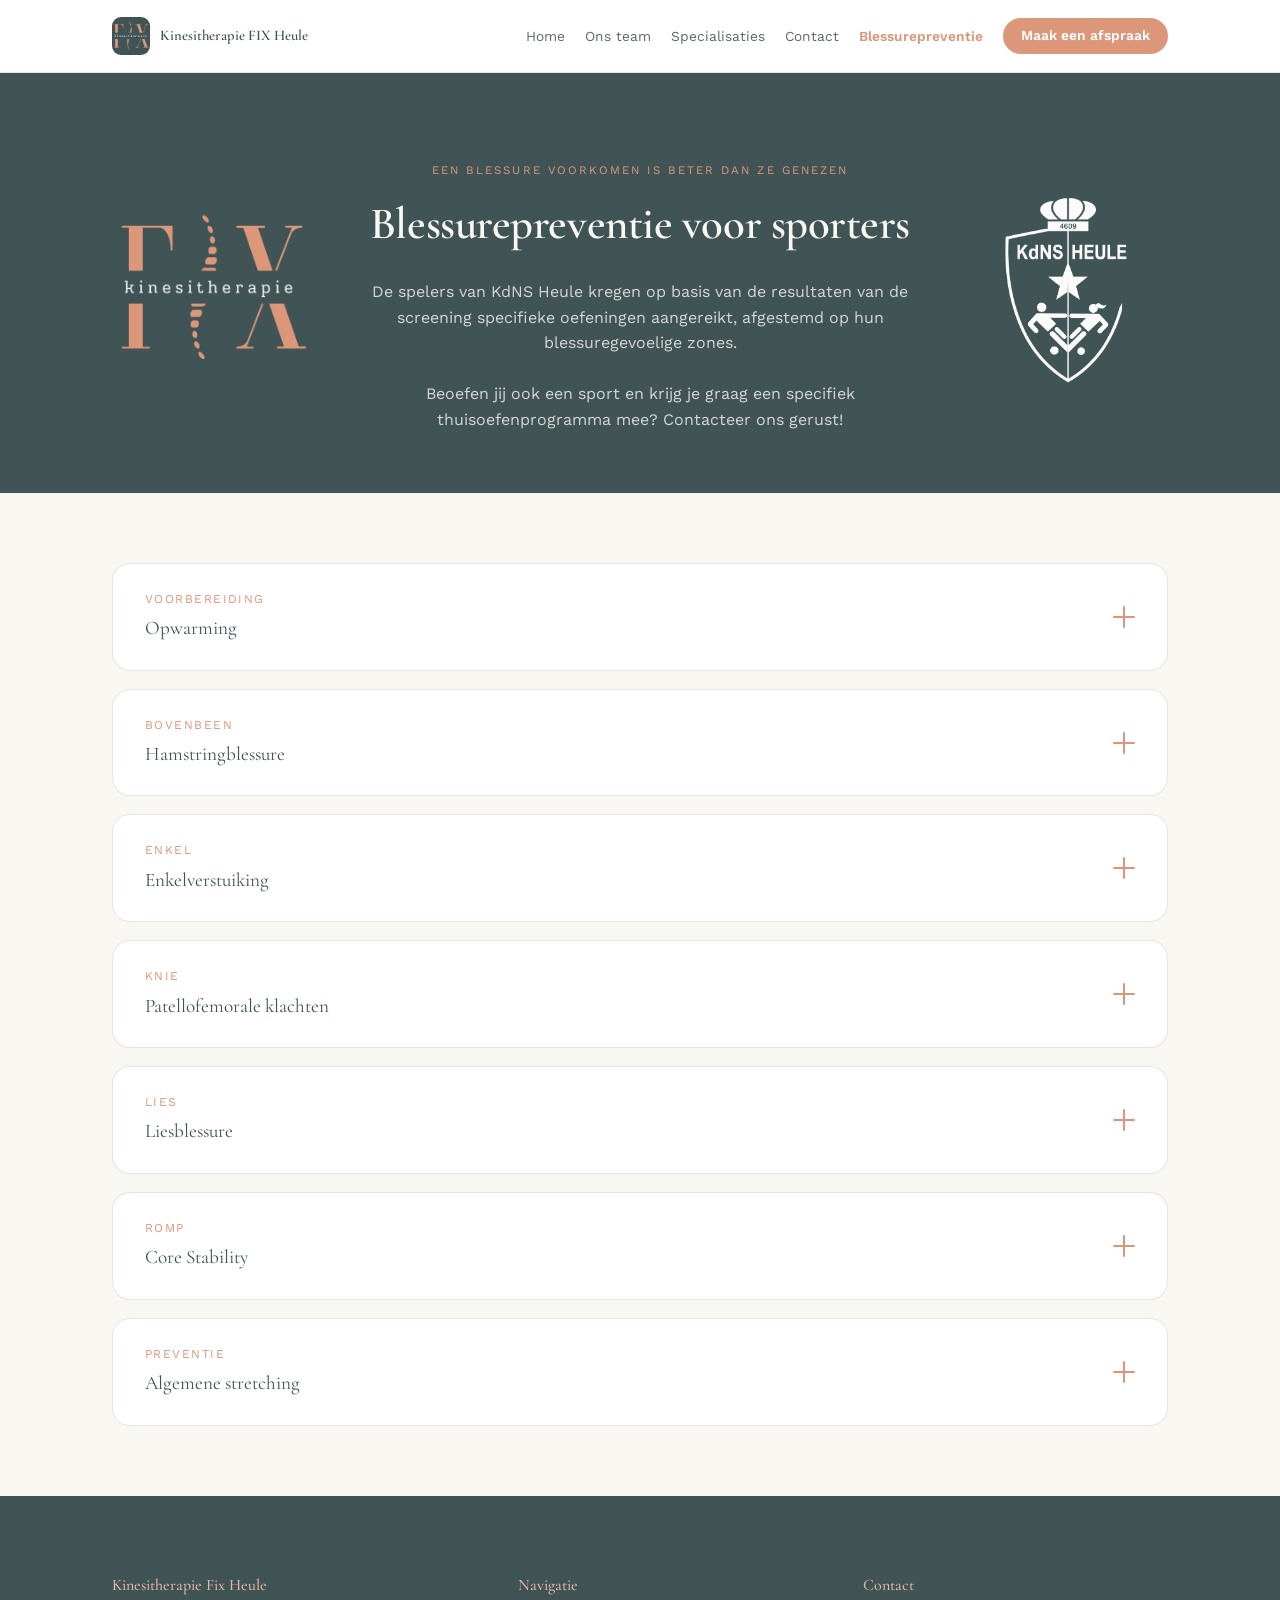
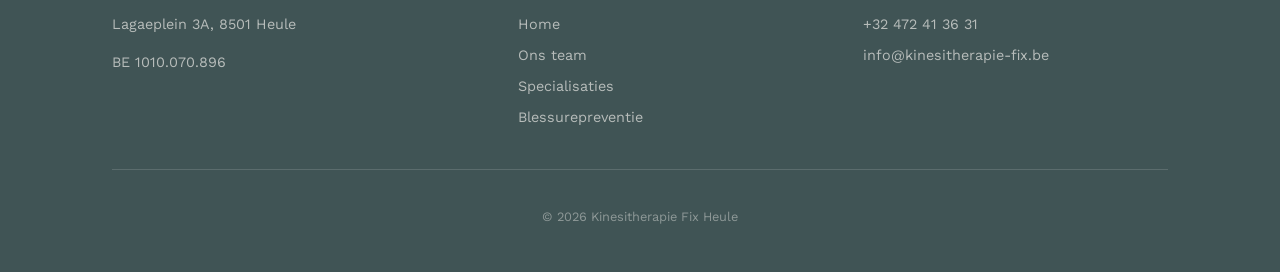
==== blessurepreventie.html @ cd6ac006 "Update blessurepreventie.html" ====
<!DOCTYPE html>
<html lang="nl">
<head>
<meta charset="UTF-8">
<meta name="viewport" content="width=device-width, initial-scale=1.0">
<title>Blessurepreventie - Kinesitherapie Fix Heule</title>
<meta name="description" content="Blessurepreventie en -behandeling voor sporters bij Kinesitherapie Fix Heule.">
<link rel="preconnect" href="https://fonts.googleapis.com">
<link href="https://fonts.googleapis.com/css2?family=Cormorant+Garamond:wght@600;700&family=Work+Sans:wght@400;500;600&display=swap" rel="stylesheet">
<link rel="stylesheet" href="css/style.css">
</head>
<body>

<header class="site-header">
  <div class="wrap">
    <a href="index.html" class="brand">
      <span class="brand-mark"><img src="images/logo-fix.jpg" alt="Logo Kinesitherapie FIX"></span>
      Kinesitherapie FIX Heule
    </a>
    <nav class="main-nav" id="main-nav">
      <a href="index.html">Home</a>
      <a href="index.html#team">Ons team</a>
      <a href="index.html#specialisaties">Specialisaties</a>
      <a href="index.html#contact">Contact</a>
      <a href="blessurepreventie.html" style="opacity:1; color: var(--coral); font-weight:600;">Blessurepreventie</a>
      <a href="https://bookings.crossuite.app/b59ed60e-3dc6-402e-aebc-2b70d92452ca/step2" class="nav-cta" target="_blank" rel="noopener">Maak een afspraak</a>
    </nav>
    <button class="nav-toggle" id="nav-toggle" aria-label="Menu openen" aria-expanded="false" aria-controls="main-nav">
      <span></span><span></span><span></span>
    </button>
  </div>
</header>

<section class="page-hero">
  <div class="wrap page-hero-row">
    <img class="page-hero-logo" src="images/logo-fix.jpg" alt="Logo Kinesitherapie FIX">
    <div class="page-hero-content">
      <p class="eyebrow" style="color: var(--coral);">Een blessure voorkomen is beter dan ze genezen</p>
      <h1>Blessurepreventie voor sporters</h1>
      <p>De spelers van KdNS Heule kregen op basis van de resultaten van de screening specifieke oefeningen aangereikt, afgestemd op hun blessuregevoelige zones.
        <br><br>
        Beoefen jij ook een sport en krijg je graag een specifiek thuisoefenprogramma mee? Contacteer ons gerust!
      </p>
    </div>
    <img class="page-hero-logo" src="images/logo-kdns.png" alt="Logo KDNS Heule">
  </div>
</section>

<section class="injury-list">
  <div class="wrap" style="display:grid; gap:18px;">

    <details class="injury-block">
      <summary>
        <span class="injury-summary-text">
          <span class="injury-eyebrow">Voorbereiding</span>
          <span class="injury-title">Opwarming</span>
        </span>
        <span class="injury-toggle" aria-hidden="true"></span>
      </summary>
      <div class="injury-content">
        <p class="injury-intro">Bij dynamisch stretchen beweeg je actief en gecontroleerd door een bewegingsuitslag, zonder lang in een rekpositie te blijven. Het doel is vooral om spieren en gewrichten voor te bereiden op de bewegingen die tijdens de sport volgen.</p>
        <div class="video-list">
          <div class="video-item">
            <div class="video-slot"><div class="video-placeholder">Video volgt</div></div>
            <div class="video-info"><span class="video-num">Video 1</span><p>Beschrijving volgt.</p></div>
          </div>
        </div>
      </div>
    </details>

    <details class="injury-block">
      <summary>
        <span class="injury-summary-text">
          <span class="injury-eyebrow">Bovenbeen</span>
          <span class="injury-title">Hamstringblessure</span>
        </span>
        <span class="injury-toggle" aria-hidden="true"></span>
      </summary>
      <div class="injury-content">
        <p class="injury-intro">De hamstrings is de spiergroep aan de achterkant van je bovenbenen. Een hamstringblessure is een veelvoorkomende voetbalblessure, vooral bij acties waarbij een speler plots moet versnellen of sprinten.</p>
        <div class="video-list">

          <div class="video-item">
            <div class="video-slot"><iframe src="https://www.youtube.com/embed/hKrgC_bzpbU" referrerpolicy="strict-origin-when-cross-origin" allowfullscreen></iframe></div>
            <div class="video-info">
              <span class="video-num">Unipodale Bridge</span>
              <p>Lig op de grond met uw knieën gebogen en beide voeten op de mat. Lift één been in de lucht. Hef vervolgens je bekken omhoog op je andere been. Probeer je bekken horizontaal te houden.<span class="video-reps">3 reeksen van 12 herhalingen.</span></p>
            </div>
          </div>

          <div class="video-item">
            <div class="video-slot"><iframe src="https://www.youtube.com/embed/OdNzD7lPmuk" referrerpolicy="strict-origin-when-cross-origin" allowfullscreen></iframe></div>
            <div class="video-info">
              <span class="video-num">Walking Bridge</span>
              <p>Lig op de grond met uw knieën gebogen en beide voeten op de mat dicht tegen je zitvlak. Lift je bekken horizontaal in de lucht. Ga vervolgens op je hielen staan. Loop met de voeten weg van de billen. Hou de heupen zo hoog mogelijk en span de buikspieren aan. Wanneer uw knieën bijna gestrekt zijn kunt u langzaam weer teruglopen richting startpositie.<span class="video-reps">3 reeksen van 12 herhalingen.</span></p>
            </div>
          </div>

          <div class="video-item">
            <div class="video-slot"><iframe src="https://www.youtube.com/embed/p1BQtV7_MoU" referrerpolicy="strict-origin-when-cross-origin" allowfullscreen></iframe></div>
            <div class="video-info">
              <span class="video-num">Unipodaal Excentrisch</span>
              <p>Sta rechtop op uw aangedane been. Til uw andere been op en beweeg deze gestrekt naar achteren. Terwijl beweegt uw romp naar voorover met een licht gewicht in de handen. Zorg ervoor dat uw knie recht over uw tenen beweegt.<span class="video-reps">3 reeksen van 12 herhalingen.</span></p>
            </div>
          </div>

        </div>
      </div>
    </details>

    <details class="injury-block">
      <summary>
        <span class="injury-summary-text">
          <span class="injury-eyebrow">Enkel</span>
          <span class="injury-title">Enkelverstuiking</span>
        </span>
        <span class="injury-toggle" aria-hidden="true"></span>
      </summary>
      <div class="injury-content">
        <p class="injury-intro">Een verminderde enkelstabiliteit kan de kans op een verzwikking (enkelverstuiking) vergroten. Zeker wanneer iemand eerder al een enkelblessure heeft gehad.</p>
        <div class="video-list">
          <div class="video-item">
            <div class="video-slot"><iframe src="https://www.youtube.com/embed/YjBpzmzGzIo" referrerpolicy="strict-origin-when-cross-origin" allowfullscreen></iframe></div>
            <div class="video-info"><span class="video-num">Enkelstabiliteit 1</span><p>Sta op één been (het aangedane). Beweeg je romp naar voor en bots met de bal op de grond. Vang de bal terug op. Sta weer recht en breng de bal boven je hoofd.<span class="video-reps">3 reeksen van 10 herhalingen.</span></p></div>
          </div>
          <div class="video-item">
            <div class="video-slot"><iframe src="https://www.youtube.com/embed/zZDCv_dAK6A" referrerpolicy="strict-origin-when-cross-origin" allowfullscreen></iframe></div>
            <div class="video-info"><span class="video-num">Enkelstabiliteit 2</span><p>Sta op één been (het aangedane). Tik met je hiel van je andere voet de grond zo ver mogelijk voor jou. Breng vervolgens dezelfde voet zo ver mogelijk achter jou en tik de grond met je tenen.<span class="video-reps">3 reeksen van 10 herhalingen.</span></p></div>
          </div>
          <div class="video-item">
            <div class="video-slot"><iframe src="https://www.youtube.com/embed/_OaTai9SG2c" referrerpolicy="strict-origin-when-cross-origin" allowfullscreen></iframe></div>
            <div class="video-info"><span class="video-num">Enkelstabiliteit 3</span><p>Sta op één been (het aangedane). Spring van links naar rechts.<span class="video-reps">3 reeksen van 20 herhalingen.</span></p></div>
          </div>
          <div class="video-item">
            <div class="video-slot"><iframe src="https://www.youtube.com/embed/lPre9Ria3f8" referrerpolicy="strict-origin-when-cross-origin" allowfullscreen></iframe></div>
            <div class="video-info"><span class="video-num">Enkelstabiliteit 4</span><p>Ga in een lunge positie staan met het aangedane been vooraan. Hef je voorste hiel op.<span class="video-reps">3 reeksen van 20 herhalingen.</span></p></div>
          </div>
          <div class="video-item">
            <div class="video-slot"><iframe src="https://www.youtube.com/embed/-K_udeq5D88" referrerpolicy="strict-origin-when-cross-origin" allowfullscreen></iframe></div>
            <div class="video-info"><span class="video-num">Enkelstabiliteit 5</span><p>Ga in lunge positie staan. Buig door beide benen. Spring zo hoog mogelijk vanuit je enkels en wissel de positie van je benen. Vang de landing op met je knieën.<span class="video-reps">3 reeksen van 10 herhalingen.</span></p></div>
          </div>
        </div>
      </div>
    </details>

    <details class="injury-block">
      <summary>
        <span class="injury-summary-text">
          <span class="injury-eyebrow">Knie</span>
          <span class="injury-title">Patellofemorale klachten</span>
        </span>
        <span class="injury-toggle" aria-hidden="true"></span>
      </summary>
      <div class="injury-content">
        <p class="injury-intro">Patellofemorale klachten zijn pijn rond of achter de knieschijf (patella). Bij voetballers komen ze regelmatig voor door de combinatie van veel lopen, sprinten, springen, afremmen en richtingsveranderingen. Een mogelijke oorzaak kan verminderde kracht/controle van de quadriceps zijn. Zie hier hoe je deze kan verbeteren.</p>
        <div class="video-list">
          <div class="video-item">
            <div class="video-slot"><div class="video-placeholder">Video volgt</div></div>
            <div class="video-info"><span class="video-num">Squat</span><p>Beschrijving volgt.</p></div>
          </div>
          <div class="video-item">
            <div class="video-slot"><div class="video-placeholder">Video volgt</div></div>
            <div class="video-info"><span class="video-num">Step down</span><p>Beschrijving volgt.</p></div>
          </div>
          <div class="video-item">
            <div class="video-slot"><div class="video-placeholder">Video volgt</div></div>
            <div class="video-info"><span class="video-num">Lunge</span><p>Beschrijving volgt.</p></div>
          </div>
        </div>
      </div>
    </details>

    <details class="injury-block">
      <summary>
        <span class="injury-summary-text">
          <span class="injury-eyebrow">Lies</span>
          <span class="injury-title">Liesblessure</span>
        </span>
        <span class="injury-toggle" aria-hidden="true"></span>
      </summary>
      <div class="injury-content">
        <p class="injury-intro">Een liesblessure komt vaak voor bij voetballers. Meestal gaat het om een overbelasting of blessure van de adductoren, de spieren aan de binnenkant van het bovenbeen.</p>
        <div class="video-list">
          <div class="video-item">
            <div class="video-slot"><iframe src="https://www.youtube.com/embed/daEKv2N9SmI" referrerpolicy="strict-origin-when-cross-origin" allowfullscreen></iframe></div>
            <div class="video-info"><span class="video-num">Copenhagen plank</span><p>Ga op één zijde liggen in elleboogsteun. Leg het aangedane been op een verhoog. Hef je bekken omhoog voor 20 seconden.<span class="video-reps">3 reeksen van 20 seconden.</span></p></div>
          </div>
          <div class="video-item">
            <div class="video-slot"><iframe src="https://www.youtube.com/embed/tlsCTxcXKQc" referrerpolicy="strict-origin-when-cross-origin" allowfullscreen></iframe></div>
            <div class="video-info"><span class="video-num">Side Lunge</span><p>Sta recht op het aangedane been. Maak een zijwaartse uitvalspas. Let erop dat je knie in de lijn van je voet beweegt.<span class="video-reps">3 reeksen van 12 herhalingen.</span></p></div>
          </div>
          <div class="video-item">
            <div class="video-slot"><iframe src="https://www.youtube.com/embed/2OldiWlwBio" referrerpolicy="strict-origin-when-cross-origin" allowfullscreen></iframe></div>
            <div class="video-info"><span class="video-num">Adductor Squeeze</span><p>Lig op de grond met beide voeten naast elkaar. Knijp de bal tussen je knieën. (Maak eventueel op hetzelfde moment een brugje.)<span class="video-reps">3 reeksen van 12 herhalingen.</span></p>
            </div>
          </div>

        </div>
      </div>
    </details>

    <details class="injury-block">
      <summary>
        <span class="injury-summary-text">
          <span class="injury-eyebrow">Romp</span>
          <span class="injury-title">Core Stability</span>
        </span>
        <span class="injury-toggle" aria-hidden="true"></span>
      </summary>
      <div class="injury-content">
        <p class="injury-intro">Corestabiliteit betekent dat je je romp en bekken goed kunt controleren en stabiliseren tijdens bewegingen. Voor voetballers is dit belangrijk omdat bijna elke beweging vanuit de romp wordt ondersteund.</p>
        <div class="video-list">
          <div class="video-item">
            <div class="video-slot"><iframe src="https://www.youtube.com/embed/S6g_diW5vWg" referrerpolicy="strict-origin-when-cross-origin" allowfullscreen></iframe></div>
            <div class="video-info"><span class="video-num">Plank</span><p>Uitgangshouding is voorliggend in elleboogsteun. Houd de plank zo lang mogelijk aan. Span de buikspieren aan door de rug uit te hollen (delordose). De rug mag niet doorzakken!<span class="video-reps">3 reeksen van (het aantal seconden die voor jou comfortabel zijn, niet forceren).</span></p></div>
          </div>
          <div class="video-item">
            <div class="video-slot"><iframe src="https://www.youtube.com/embed/ZdTCnJSGKXs" referrerpolicy="strict-origin-when-cross-origin" allowfullscreen></iframe></div>
            <div class="video-info"><span class="video-num">Superman</span><p>Uitgangshouding op handen en knieën (knieën onder heupen en handen onder schouders!). Hef de knieën 5 centimeter van de grond. Strek één arm en één been (gekruist) op hetzelfde moment uit. Wissel af.<span class="video-reps">3 reeksen van 20 herhalingen.</span></p></div>
          </div>
          <div class="video-item">
            <div class="video-slot"><iframe src="https://www.youtube.com/embed/T2-f87lHdTs" referrerpolicy="strict-origin-when-cross-origin" allowfullscreen></iframe></div>
            <div class="video-info"><span class="video-num">Side plank & Hip Abduction</span><p>Lig zijwaarts op elleboog. Zorg dat elleboog, heupen, knieën en voeten in 1 lijn liggen. Hef het bekken omhoog. Probeer vervolgens het bovenste been te heffen.<span class="video-reps">3 reeksen van 10 herhalingen op elke zijde.</span></p></div>
          </div>
        </div>
      </div>
    </details>

    <details class="injury-block">
      <summary>
        <span class="injury-summary-text">
          <span class="injury-eyebrow">Preventie</span>
          <span class="injury-title">Algemene stretching</span>
        </span>
        <span class="injury-toggle" aria-hidden="true"></span>
      </summary>
      <div class="injury-content">
        <p class="injury-intro">Statisch stretchen is een positie 20–30 seconden aanhouden. Dit is eerder geschikt na de training of als afzonderlijke flexibiliteitsoefening.</p>
        <div class="video-list">
          <div class="video-item">
            <div class="video-slot"><iframe src="https://www.youtube.com/embed/CqRoIO5VZS4" referrerpolicy="strict-origin-when-cross-origin" allowfullscreen></iframe></div>
            <div class="video-info"><span class="video-num">Hip Flexor</span><p>Stretch van de heupbuigers. Zit in schuttersstand. Leun met je romp naar voor zodat je rek voelt ter hoogte van je lies en bovenbeen. Let er op dat het bekken delordoseert (geen holle rug maken).</p></div>
          </div>
          <div class="video-item">
            <div class="video-slot"><iframe src="https://www.youtube.com/embed/nIqu6lWplPs" referrerpolicy="strict-origin-when-cross-origin" allowfullscreen></iframe></div>
            <div class="video-info"><span class="video-num">Hamstring</span><p>Stretch van de hamstrings (achterste bovenbeenspieren). Zet je hiel voor (leg eventueel je hiel op een verhoog). Reik met je hand richting de tenen van je voorste been. Hou min. 20 sec. aan voor een statische stretch. Pas op dat je niet draait ter hoogte van het bekken.</p></div>
          </div>
          <div class="video-item">
            <div class="video-slot"><iframe src="https://www.youtube.com/embed/BP9pLQmdZLA" referrerpolicy="strict-origin-when-cross-origin" allowfullscreen></iframe></div>
            <div class="video-info"><span class="video-num">Quadriceps</span><p>Stretch van de bovenbeenspieren. Sta recht en neem je voet achter jouw bekken vast. Duw het bekken naar voor. Hou je 2 knieën op dezelfde hoogte.</p></div>
          </div>
          <div class="video-item">
            <div class="video-slot"><iframe src="https://www.youtube.com/embed/F9UzKFtp-AA" referrerpolicy="strict-origin-when-cross-origin" allowfullscreen></iframe></div>
            <div class="video-info"><span class="video-num">Glutes</span><p>Stretch van de bilspieren. Lig op de grond. Rek je bilspieren door de knie en enkel naar de tegenovergestelde schouder te brengen.</p></div>
          </div>
          <div class="video-item">
            <div class="video-slot"><iframe src="https://www.youtube.com/embed/MqvBopiXdVI" referrerpolicy="strict-origin-when-cross-origin" allowfullscreen></iframe></div>
            <div class="video-info"><span class="video-num">Piriformis</span><p>Stretch van de diepe bilspieren. Lig op de grond met de twee voeten achter het zitvlak. Leg de enkel van de kant die je wil rekken op je andere knie. Neem je onderste bovenbeen vast en beweeg naar je borstkas.</p></div>
          </div>
          <div class="video-item">
            <div class="video-slot"><div class="video-placeholder">Video volgt</div></div>
            <div class="video-info"><span class="video-num">Beenspieren (kort en lang)</span><p>Deze video volgt later.</p></div>
          </div>
        </div>
      </div>
    </details>

  </div>
</section>

<footer>
  <div class="wrap">
    <div class="footer-grid">
      <div>
        <h4>Kinesitherapie Fix Heule</h4>
        <p>Lagaeplein 3A, 8501 Heule</p>
        <p>BE 1010.070.896</p>
      </div>
      <div>
        <h4>Navigatie</h4>
        <a href="index.html">Home</a>
        <a href="index.html#team">Ons team</a>
        <a href="index.html#specialisaties">Specialisaties</a>
        <a href="blessurepreventie.html">Blessurepreventie</a>
      </div>
      <div>
        <h4>Contact</h4>
        <a href="tel:+32472413631">+32 472 41 36 31</a>
        <a href="mailto:info@kinesitherapie-fix.be">info@kinesitherapie-fix.be</a>
      </div>
    </div>
    <p class="footer-bottom">© <span id="year"></span> Kinesitherapie Fix Heule</p>
  </div>
</footer>

<script src="js/main.js?v=5"></script>
</body>
</html>
---- css/style.css ----
/* ==========================================================================
   Kinesitherapie Fix Heule — stylesheet
   ========================================================================== */

:root {
  --dark: #405455;
  --dark-deep: #303F40;
  --coral: #DC977B;
  --coral-light: #E9B8A5;
  --cream: #F8F7F2;
  --ink: #2A3536;
  --white: #FFFFFF;
  --line: rgba(255, 255, 255, 0.14);
  --line-dark: rgba(42, 53, 54, 0.12);

  --font-display: 'Cormorant Garamond', Georgia, serif;
  --font-body: 'Work Sans', -apple-system, BlinkMacSystemFont, sans-serif;

  --max-width: 1120px;
}

* { box-sizing: border-box; }

html { scroll-behavior: smooth; }
#top, #team, #specialisaties, #contact { scroll-margin-top: 90px; }

body {
  margin: 0;
  font-family: var(--font-body);
  color: var(--ink);
  background: var(--cream);
  line-height: 1.6;
  -webkit-font-smoothing: antialiased;
}

img { max-width: 100%; display: block; }

a { color: inherit; text-decoration: none; }

.wrap {
  max-width: var(--max-width);
  margin: 0 auto;
  padding: 0 32px;
}

h1, h2, h3 {
  font-family: var(--font-display);
  font-weight: 600;
  margin: 0;
  letter-spacing: -0.01em;
}

/* ---------- stitch signature element ---------- */
.stitch {
  display: flex;
  align-items: center;
  justify-content: center;
  gap: 6px;
  margin: 0 auto;
  width: fit-content;
}
.stitch span {
  width: 2px;
  height: 14px;
  background: currentColor;
  border-radius: 1px;
  opacity: 0.55;
  transform: rotate(12deg);
}
.stitch.on-dark { color: var(--coral-light); }
.stitch.on-light { color: var(--coral); }

/* ---------- header ---------- */
.site-header {
  position: sticky;
  top: 0;
  z-index: 50;
  background: var(--white);
  border-bottom: 1px solid var(--line-dark);
}
.site-header .wrap {
  display: flex;
  align-items: center;
  justify-content: space-between;
  height: 72px;
}
.brand {
  display: flex;
  align-items: center;
  gap: 10px;
  font-family: var(--font-display);
  font-size: 0.92rem;
  font-weight: 600;
  color: var(--dark);
  white-space: nowrap;
}
.brand-mark {
  width: 38px;
  height: 38px;
  border-radius: 9px;
  overflow: hidden;
  flex-shrink: 0;
  background: var(--dark);
  display: flex;
  align-items: center;
  justify-content: center;
}
.brand-mark img {
  width: 100%;
  height: 100%;
  object-fit: cover;
}
nav.main-nav {
  display: flex;
  align-items: center;
  gap: 20px;
  font-size: 0.86rem;
}
nav.main-nav a {
  color: var(--ink);
  opacity: 0.75;
  transition: opacity 0.15s ease;
  white-space: nowrap;
}
nav.main-nav a:hover { opacity: 1; }
.nav-cta {
  display: inline-flex;
  align-items: center;
  justify-content: center;
  line-height: 1;
  background: var(--coral);
  color: var(--white) !important;
  padding: 11px 18px;
  border-radius: 100px;
  opacity: 1 !important;
  font-weight: 600;
  white-space: nowrap;
}
.nav-toggle {
  display: none;
  flex-direction: column;
  justify-content: center;
  gap: 5px;
  width: 40px;
  height: 40px;
  background: none;
  border: none;
  cursor: pointer;
  padding: 0;
  flex-shrink: 0;
}
.nav-toggle span {
  display: block;
  width: 22px;
  height: 2px;
  background: var(--dark);
  border-radius: 2px;
  transition: transform 0.2s ease, opacity 0.2s ease;
}
.nav-toggle[aria-expanded="true"] span:nth-child(1) { transform: translateY(7px) rotate(45deg); }
.nav-toggle[aria-expanded="true"] span:nth-child(2) { opacity: 0; }
.nav-toggle[aria-expanded="true"] span:nth-child(3) { transform: translateY(-7px) rotate(-45deg); }

/* ---------- hero ---------- */
.hero {
  background:
    linear-gradient(180deg, rgba(48,63,64,0.90), rgba(48,63,64,0.94)),
    url('../images/praktijk-1.jpg') center 35% / cover no-repeat;
  color: var(--cream);
  padding: 96px 0 110px;
  position: relative;
  overflow: hidden;
}
.hero::after {
  content: "";
  position: absolute;
  inset: 0;
  background: radial-gradient(circle at 80% 0%, rgba(217,138,108,0.16), transparent 55%);
  pointer-events: none;
}
.hero .wrap { position: relative; }
.eyebrow {
  text-align: center;
  text-transform: uppercase;
  letter-spacing: 0.18em;
  font-size: 0.72rem;
  color: var(--coral-light);
  margin-bottom: 22px;
}
.hero h1 {
  text-align: center;
  font-size: clamp(2.4rem, 5vw, 3.6rem);
  line-height: 1.08;
  max-width: 720px;
  margin: 0 auto 24px;
}
.hero-lede {
  text-align: center;
  max-width: 560px;
  margin: 0 auto;
  color: rgba(251,248,244,0.82);
  font-size: 1.05rem;
}
.hero-actions {
  display: flex;
  justify-content: center;
  gap: 14px;
  margin-top: 36px;
}
.btn {
  display: inline-flex;
  align-items: center;
  gap: 8px;
  padding: 14px 26px;
  border-radius: 100px;
  font-weight: 600;
  font-size: 0.94rem;
  cursor: pointer;
  border: 1px solid transparent;
}
.btn-primary {
  background: var(--coral);
  color: var(--white);
}
.btn-primary:hover { background: #c9754f; }
.btn-ghost {
  border-color: var(--line);
  color: var(--cream);
}
.btn-ghost:hover { border-color: var(--coral-light); color: var(--coral-light); }

.hero-social {
  display: flex;
  justify-content: center;
  gap: 14px;
  margin-top: 32px;
}
.social-btn {
  width: 40px;
  height: 40px;
  border-radius: 50%;
  display: flex;
  align-items: center;
  justify-content: center;
  background: rgba(251,248,244,0.08);
  border: 1px solid var(--line);
  color: var(--cream);
  transition: background 0.15s ease, color 0.15s ease, border-color 0.15s ease;
}
.social-btn:hover { background: var(--coral); border-color: var(--coral); color: var(--white); }
.social-btn svg { width: 18px; height: 18px; fill: currentColor; }

/* ---------- gallery ---------- */
.gallery-section { padding: 90px 0; background: var(--dark); }
.gallery-section .section-head h2 { color: var(--cream); }
.gallery-section .section-head p { color: rgba(251,248,244,0.75); }
.section-head {
  text-align: center;
  max-width: 560px;
  margin: 0 auto 48px;
}
.section-head .stitch { margin-bottom: 18px; }
.section-head h2 { font-size: clamp(1.8rem, 3vw, 2.3rem); color: var(--dark); }
.section-head p { color: rgba(43,51,48,0.65); margin-top: 12px; }

.carousel {
  position: relative;
  max-width: 560px;
  margin: 0 auto;
  border-radius: 20px;
  overflow: hidden;
  box-shadow: 0 24px 56px rgba(15,20,20,0.35);
}
.carousel-track {
  display: flex;
  transition: transform 0.55s cubic-bezier(0.65, 0, 0.35, 1);
}
.carousel-slide {
  position: relative;
  flex: 0 0 100%;
  aspect-ratio: 3 / 2;
  background: var(--dark-deep);
}
.carousel-slide img {
  width: 100%;
  height: 100%;
  object-fit: cover;
  display: block;
}
.carousel-arrow {
  position: absolute;
  top: 50%;
  transform: translateY(-50%);
  width: 44px;
  height: 44px;
  border-radius: 50%;
  border: none;
  background: rgba(248,247,242,0.92);
  color: var(--dark);
  display: flex;
  align-items: center;
  justify-content: center;
  cursor: pointer;
  transition: background 0.15s ease, transform 0.15s ease;
}
.carousel-arrow svg { width: 20px; height: 20px; }
.carousel-arrow:hover { background: var(--white); transform: translateY(-50%) scale(1.06); }
.carousel-arrow.prev { left: 18px; }
.carousel-arrow.next { right: 18px; }
.carousel-dots {
  position: absolute;
  left: 0;
  right: 0;
  bottom: 18px;
  display: flex;
  justify-content: center;
  gap: 8px;
}
.carousel-dots button {
  width: 8px;
  height: 8px;
  padding: 0;
  border: none;
  border-radius: 100px;
  background: rgba(248,247,242,0.5);
  cursor: pointer;
  transition: width 0.25s ease, background 0.25s ease;
}
.carousel-dots button.active { width: 26px; background: var(--coral); }

@media (max-width: 640px) {
  .carousel-slide { aspect-ratio: 4 / 3; }
  .carousel-arrow { width: 38px; height: 38px; }
  .carousel-arrow.prev { left: 10px; }
  .carousel-arrow.next { right: 10px; }
}

/* ---------- intro / about ---------- */
.about-section {
  background: var(--white);
  padding: 90px 0;
  border-top: 1px solid var(--line-dark);
  border-bottom: 1px solid var(--line-dark);
}
.about-grid {
  display: grid;
  grid-template-columns: 0.9fr 1.1fr;
  gap: 64px;
  align-items: center;
}
.about-grid h2 { font-size: clamp(1.8rem, 3vw, 2.3rem); color: var(--dark); margin-bottom: 20px; }
.about-grid p { color: rgba(43,51,48,0.72); font-size: 1.02rem; }
.about-facts {
  margin-top: 28px;
  display: grid;
  gap: 14px;
}
.about-facts div {
  display: flex;
  gap: 12px;
  align-items: baseline;
  font-size: 0.95rem;
}
.about-facts strong { color: var(--dark); min-width: 120px; }

/* ---------- specialisaties ---------- */
.specialisaties-section { padding: 90px 0; }
.spec-grid {
  display: grid;
  grid-template-columns: repeat(4, 1fr);
  gap: 24px;
}
.spec-card {
  position: relative;
  background: var(--white);
  border: 1px solid var(--line-dark);
  border-radius: 18px;
  padding: 28px;
  transition: transform 0.18s ease, box-shadow 0.18s ease;
}
.spec-thumb {
  width: 100%;
  aspect-ratio: 2 / 3;
  object-fit: cover;
  object-position: center top;
  border-radius: 12px;
  margin-bottom: 18px;
  background: var(--cream);
}
.spec-card:hover {
  transform: translateY(-4px);
  box-shadow: 0 16px 32px rgba(46,56,51,0.08);
}
.spec-num {
  position: absolute;
  top: 40px;
  left: 40px;
  background: rgba(248,247,242,0.92);
  color: var(--coral);
  font-family: var(--font-display);
  font-weight: 600;
  font-size: 0.78rem;
  padding: 4px 11px;
  border-radius: 100px;
  box-shadow: 0 2px 8px rgba(42,53,54,0.12);
}
.spec-card h3 { font-size: 1.05rem; color: var(--dark); margin-bottom: 10px; }
.spec-card p { font-size: 0.9rem; color: rgba(43,51,48,0.68); margin: 0; }

@media (max-width: 960px) {
  .spec-grid { grid-template-columns: repeat(2, 1fr); }
}

/* ---------- team ---------- */
.team-section {
  background: var(--dark);
  color: var(--cream);
  padding: 90px 0;
}
.team-section .section-head h2 { color: var(--cream); }
.team-section .section-head p { color: rgba(251,248,244,0.68); }
.team-grid {
  display: grid;
  grid-template-columns: repeat(3, 1fr);
  gap: 28px;
}
.team-card {
  background: rgba(251,248,244,0.05);
  border: 1px solid var(--line);
  border-radius: 20px;
  overflow: hidden;
}
.team-photo {
  width: 100%;
  aspect-ratio: 4 / 5;
  background: var(--dark-deep);
  overflow: hidden;
}
.team-photo img {
  width: 100%;
  height: 100%;
  object-fit: cover;
  object-position: center top;
  display: block;
}
.team-body { padding: 26px 28px 30px; }
.team-card h3 { font-family: var(--font-display); font-size: 1.15rem; margin-bottom: 4px; }
.team-role { color: var(--coral-light); font-size: 0.85rem; margin-bottom: 14px; }
.team-card p.bio {
  font-size: 0.9rem;
  color: rgba(251,248,244,0.75);
  margin-bottom: 16px;
}
.team-tags {
  display: flex;
  flex-wrap: wrap;
  gap: 8px;
}
.team-tags span {
  font-size: 0.76rem;
  border: 1px solid var(--line);
  padding: 5px 11px;
  border-radius: 100px;
  color: rgba(251,248,244,0.85);
}

/* ---------- contact ---------- */
.contact-section { padding: 90px 0; }
.contact-grid {
  display: grid;
  grid-template-columns: 1fr 1fr;
  gap: 48px;
}
.contact-card {
  background: var(--white);
  border: 1px solid var(--line-dark);
  border-radius: 20px;
  padding: 36px;
}
.contact-card h3 { color: var(--dark); font-size: 1.2rem; margin-bottom: 20px; }
.contact-list { list-style: none; margin: 0; padding: 0; display: grid; gap: 14px; }
.contact-list li { display: flex; gap: 12px; font-size: 0.95rem; }
.contact-list li b { color: var(--dark); min-width: 90px; }
.map-embed {
  border-radius: 20px;
  overflow: hidden;
  border: 1px solid var(--line-dark);
  min-height: 260px;
}
.map-embed iframe { width: 100%; height: 100%; min-height: 260px; border: 0; }

/* ---------- football page hero ---------- */
.page-hero {
  background: var(--dark);
  color: var(--cream);
  padding: 70px 0 60px;
  text-align: center;
}
.page-hero .eyebrow { margin-bottom: 10px; }
.page-hero-kicker {
  font-size: 0.95rem;
  color: rgba(251,248,244,0.65);
  margin: 0 0 14px;
}
.page-hero h1 { font-size: clamp(2rem, 4vw, 2.8rem); }
.page-hero p { max-width: 540px; margin: 18px auto 0; color: rgba(251,248,244,0.8); }
.page-hero-row {
  display: flex;
  align-items: center;
  justify-content: center;
  gap: 36px;
}
.page-hero-content { flex: 1 1 auto; min-width: 0; }
.page-hero-logo {
  width: 200px;
  height: 200px;
  object-fit: contain;
  flex-shrink: 0;
}

.injury-list { padding: 70px 0; }

.injury-block {
  background: var(--white);
  border: 1px solid var(--line-dark);
  border-radius: 18px;
  overflow: hidden;
}
.injury-block summary {
  list-style: none;
  cursor: pointer;
  padding: 26px 32px;
  display: flex;
  align-items: center;
  justify-content: space-between;
  gap: 20px;
}
.injury-block summary::-webkit-details-marker { display: none; }
.injury-summary-text { display: flex; flex-direction: column; gap: 4px; }
.injury-eyebrow {
  color: var(--coral);
  font-size: 0.75rem;
  text-transform: uppercase;
  letter-spacing: 0.12em;
}
.injury-title {
  font-family: var(--font-display);
  font-size: 1.2rem;
  color: var(--dark);
}
.injury-toggle {
  position: relative;
  width: 22px;
  height: 22px;
  flex-shrink: 0;
}
.injury-toggle::before,
.injury-toggle::after {
  content: "";
  position: absolute;
  background: var(--coral);
  border-radius: 2px;
  transition: transform 0.2s ease;
}
.injury-toggle::before { width: 22px; height: 2px; top: 10px; left: 0; }
.injury-toggle::after { width: 2px; height: 22px; top: 0; left: 10px; }
details[open] .injury-toggle::after { transform: rotate(90deg); opacity: 0; }

.injury-content {
  padding: 0 32px 36px;
  border-top: 1px solid var(--line-dark);
}
.injury-intro { color: rgba(43,51,48,0.7); font-size: 0.95rem; max-width: 680px; margin: 22px 0 28px; }

.video-list { display: grid; gap: 32px; }
.video-item {
  display: grid;
  grid-template-columns: minmax(240px, 360px) 1fr;
  gap: 24px;
  align-items: center;
}
.video-slot {
  width: 100%;
  aspect-ratio: 16 / 9;
  background: var(--dark-deep);
  border-radius: 12px;
  overflow: hidden;
  display: flex;
  align-items: center;
  justify-content: center;
}
.video-slot iframe { width: 100%; height: 100%; border: 0; display: block; }
.video-placeholder {
  color: rgba(251,248,244,0.55);
  font-size: 0.75rem;
  text-align: center;
  padding: 12px;
}
.video-info { padding-top: 4px; }
.video-num {
  display: inline-block;
  font-family: var(--font-display);
  color: var(--coral);
  font-size: 0.88rem;
  font-weight: 600;
  margin-bottom: 6px;
}
.video-info p { color: rgba(43,51,48,0.75); font-size: 0.94rem; margin: 0; }
.video-reps {
  display: block;
  margin-top: 8px;
  color: var(--dark);
  font-weight: 600;
  font-size: 0.85rem;
}

@media (max-width: 640px) {
  .video-item { grid-template-columns: 1fr; gap: 12px; }
  .injury-block summary { padding: 20px 22px; }
  .injury-content { padding: 0 22px 28px; }
  .page-hero-row { flex-direction: column; gap: 20px; }
  .page-hero-logo { width: 90px; height: 90px; }
}

/* ---------- footer ---------- */
footer {
  background: var(--dark);
  color: rgba(251,248,244,0.75);
  padding: 56px 0 32px;
}
.footer-grid {
  display: grid;
  grid-template-columns: 1.2fr 1fr 1fr;
  gap: 40px;
  padding-bottom: 32px;
  border-bottom: 1px solid var(--line);
}
.footer-grid h4 {
  font-family: var(--font-display);
  color: var(--coral-light);
  font-weight: 500;
  margin-bottom: 14px;
  font-size: 1rem;
}
.footer-grid p, .footer-grid a { font-size: 0.9rem; opacity: 0.85; display: block; margin-bottom: 8px; }
.footer-bottom {
  padding-top: 24px;
  font-size: 0.8rem;
  opacity: 0.55;
  text-align: center;
}

/* ---------- responsive ---------- */
@media (max-width: 860px) {
  nav.main-nav {
    display: flex;
    flex-direction: column;
    align-items: stretch;
    gap: 0;
    position: fixed;
    top: 72px;
    left: 0;
    right: 0;
    background: var(--white);
    border-bottom: 1px solid var(--line-dark);
    max-height: 0;
    overflow: hidden;
    transition: max-height 0.25s ease;
    z-index: 49;
  }
  nav.main-nav.open { max-height: 400px; }
  nav.main-nav a {
    padding: 16px 32px;
    border-bottom: 1px solid var(--line-dark);
    opacity: 1;
  }
  .nav-cta { border-radius: 0; text-align: center; }
  .nav-toggle { display: flex; }
  .about-grid, .contact-grid, .footer-grid { grid-template-columns: 1fr; }
  .spec-grid, .team-grid { grid-template-columns: 1fr; }
}
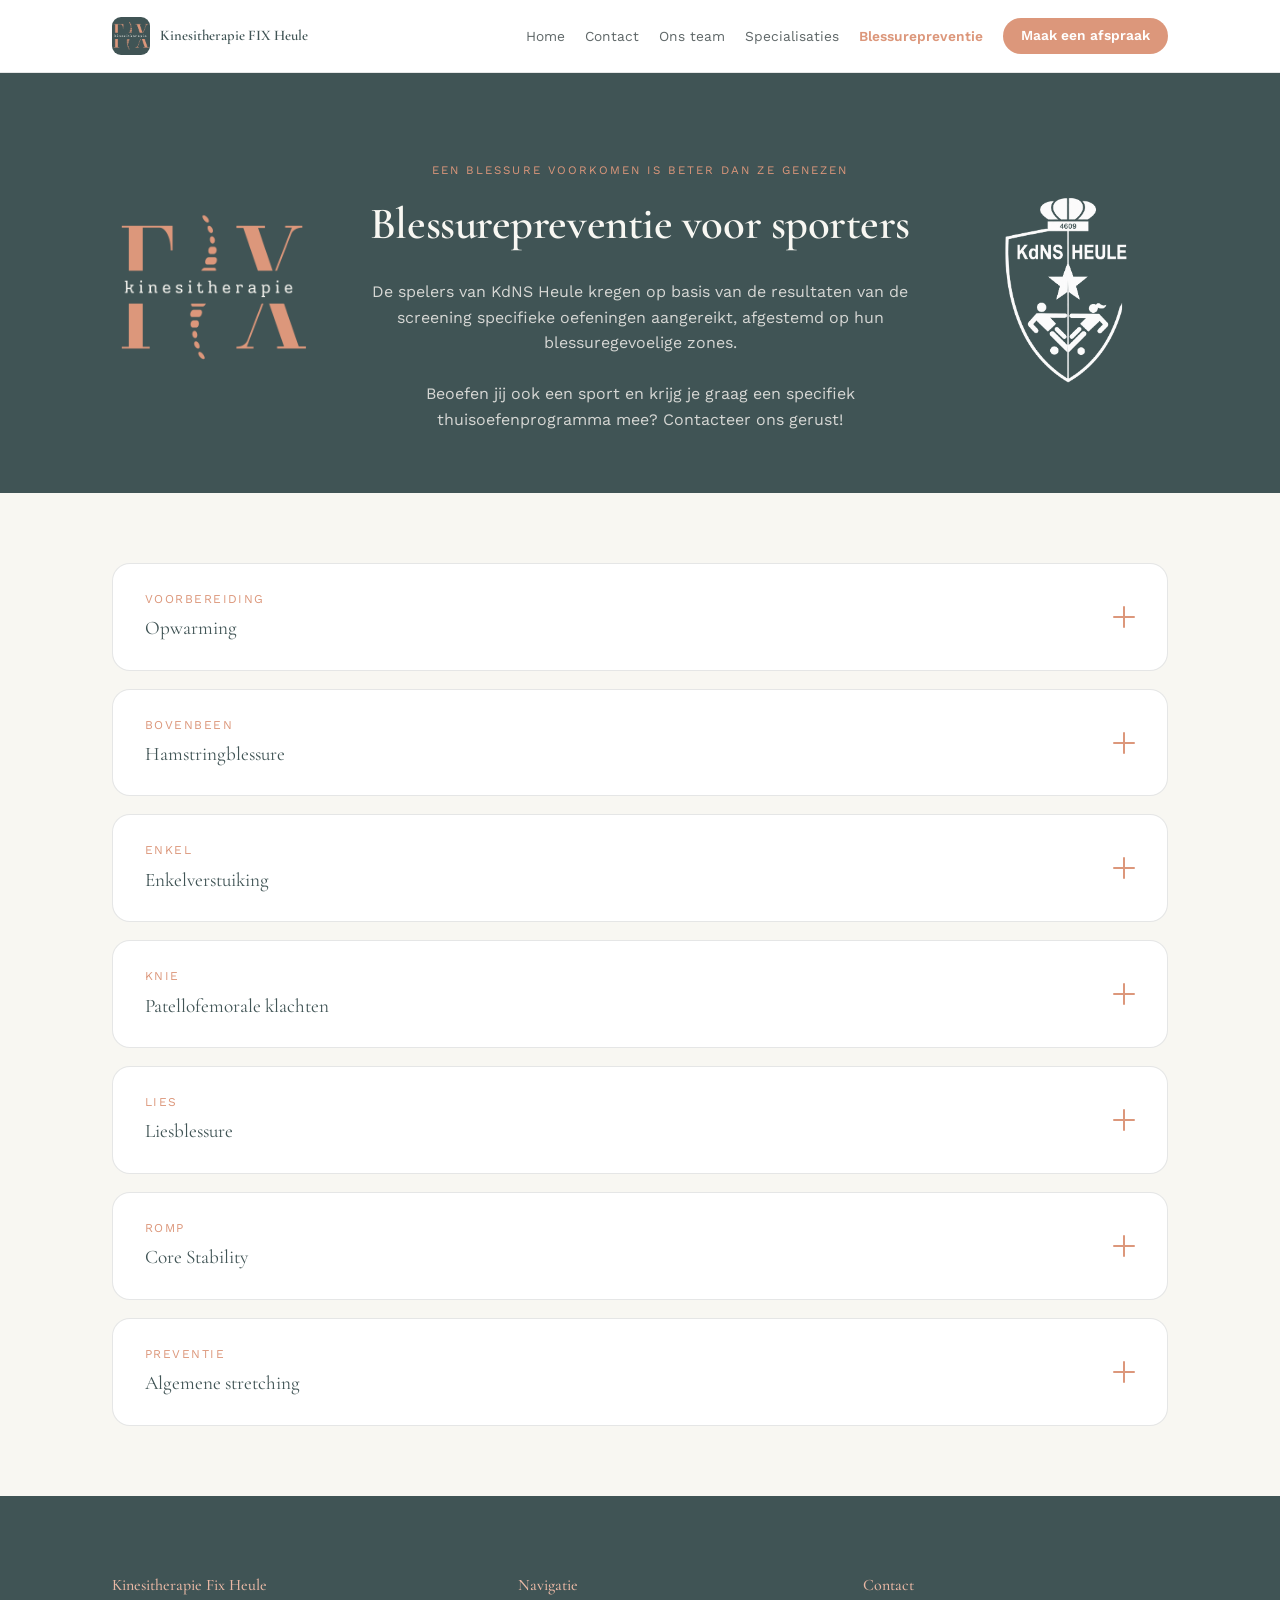
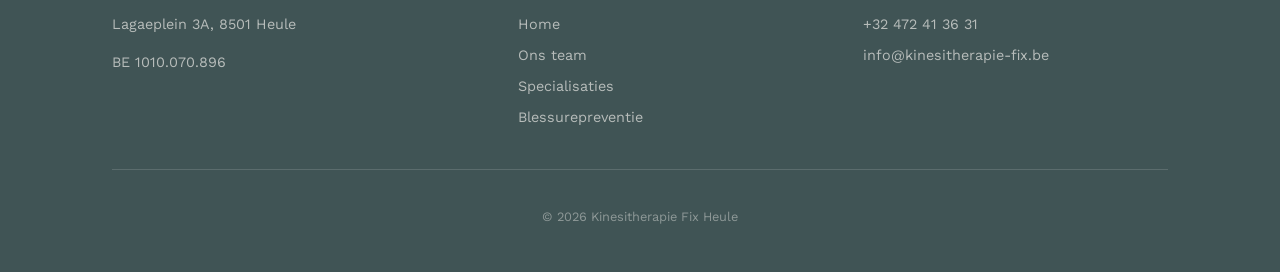
==== commit 60bcb570: "Update blessurepreventie.html" ====
--- a/blessurepreventie.html
+++ b/blessurepreventie.html
@@ -19,9 +19,9 @@
     </a>
     <nav class="main-nav" id="main-nav">
       <a href="index.html">Home</a>
+      <a href="index.html#contact">Contact</a>
       <a href="index.html#team">Ons team</a>
       <a href="index.html#specialisaties">Specialisaties</a>
-      <a href="index.html#contact">Contact</a>
       <a href="blessurepreventie.html" style="opacity:1; color: var(--coral); font-weight:600;">Blessurepreventie</a>
       <a href="https://bookings.crossuite.app/b59ed60e-3dc6-402e-aebc-2b70d92452ca/step2" class="nav-cta" target="_blank" rel="noopener">Maak een afspraak</a>
     </nav>
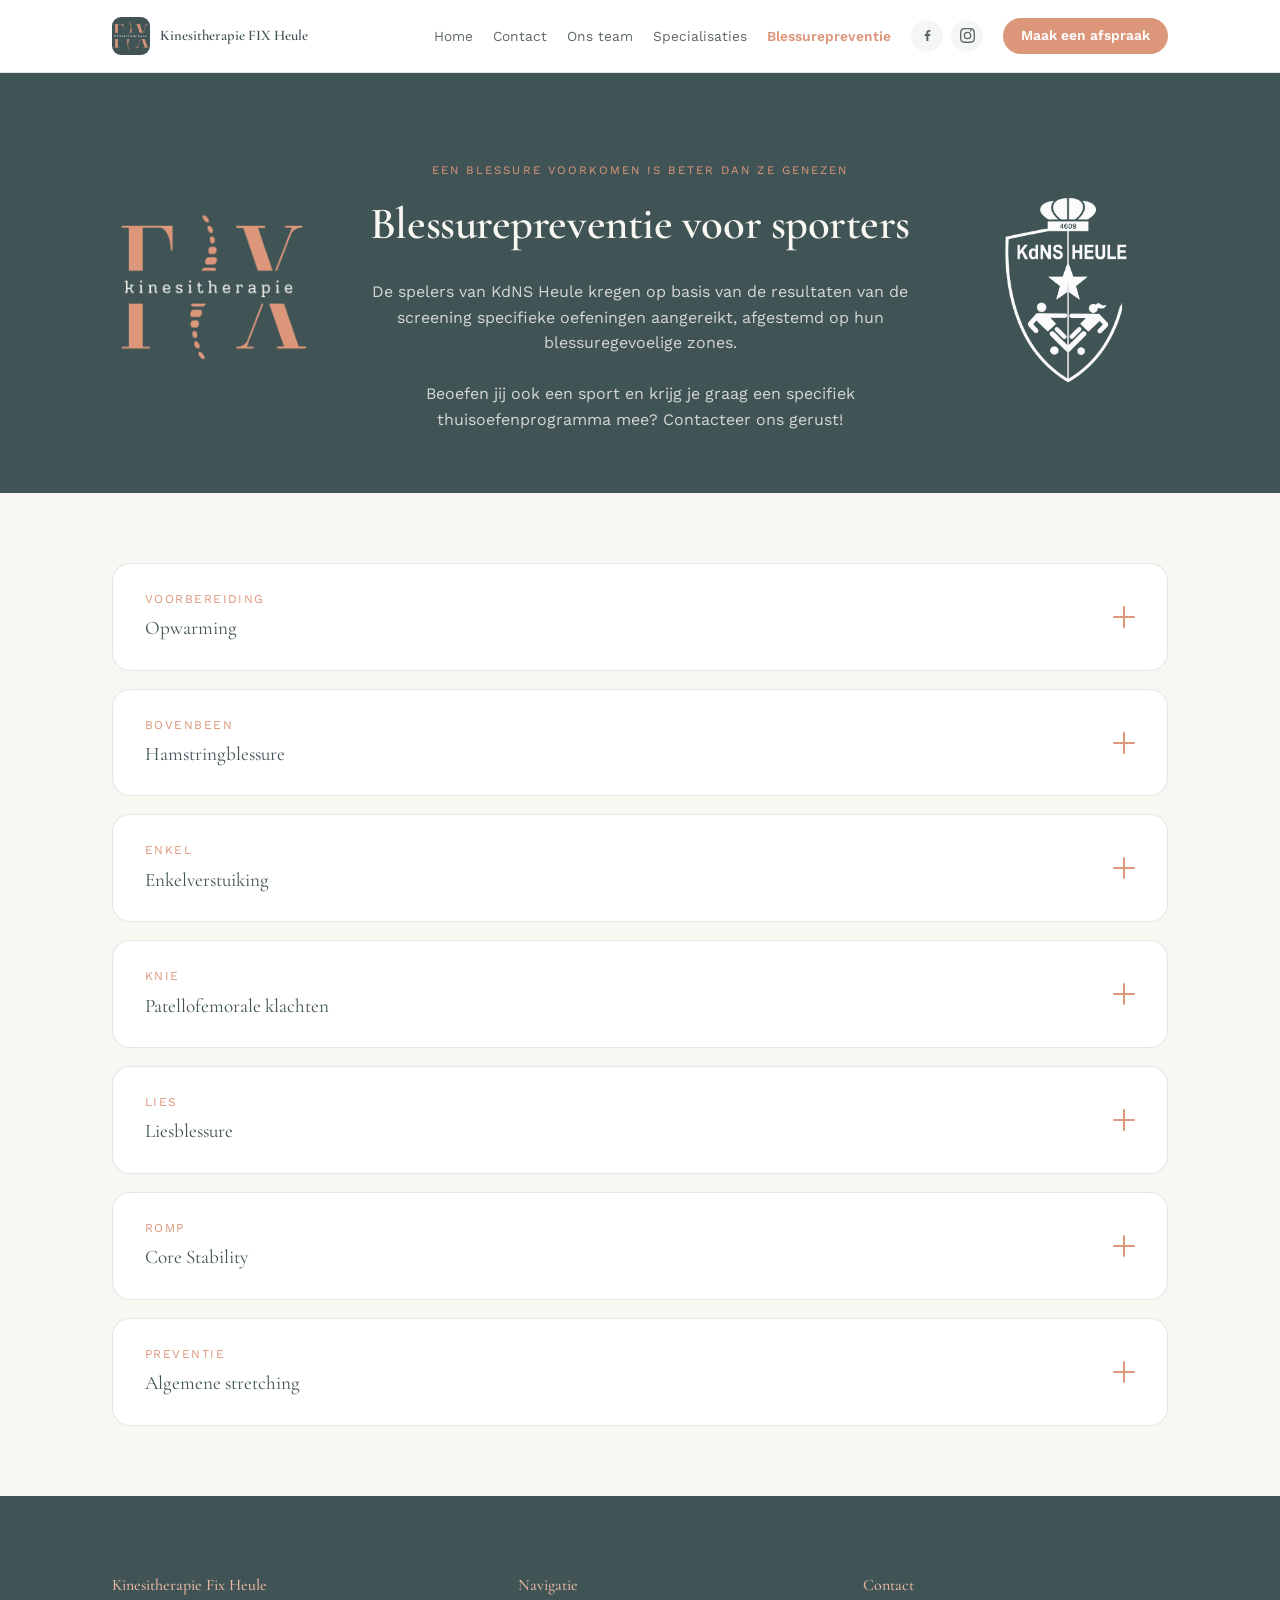
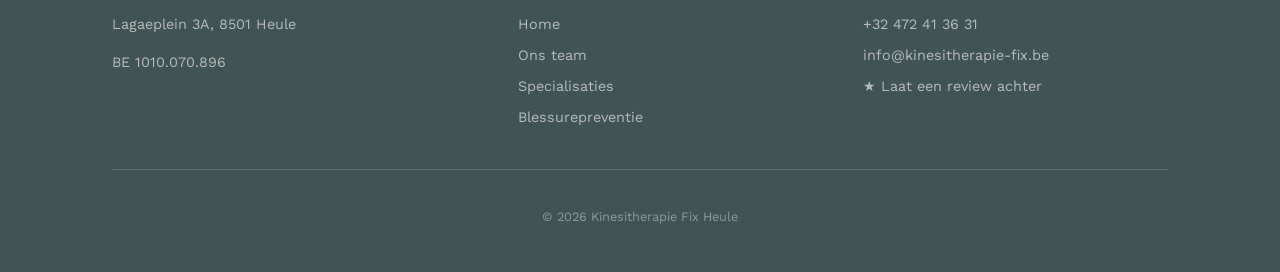
==== commit b32e6358: "Add a subtle Google review link and header social icons - Contact card gets a small "Laat een review" ====
--- a/blessurepreventie.html
+++ b/blessurepreventie.html
@@ -23,6 +23,14 @@
       <a href="index.html#team">Ons team</a>
       <a href="index.html#specialisaties">Specialisaties</a>
       <a href="blessurepreventie.html" style="opacity:1; color: var(--coral); font-weight:600;">Blessurepreventie</a>
+      <div class="header-social">
+        <a href="https://www.facebook.com/profile.php?id=61565149762877" aria-label="Facebook" target="_blank" rel="noopener">
+          <svg viewBox="0 0 24 24" aria-hidden="true"><path d="M13.397 20.997v-8.196h2.765l.411-3.209h-3.176V7.548c0-.926.258-1.56 1.587-1.56h1.684V3.127A22.336 22.336 0 0 0 14.201 3c-2.444 0-4.122 1.492-4.122 4.231v2.355H7.332v3.209h2.753v8.202h3.312z"/></svg>
+        </a>
+        <a href="https://www.instagram.com/fix_kinesitherapie/" aria-label="Instagram" target="_blank" rel="noopener">
+          <svg viewBox="0 0 24 24" aria-hidden="true"><path d="M12 2.163c3.204 0 3.584.012 4.85.07 3.252.148 4.771 1.691 4.919 4.919.058 1.265.069 1.645.069 4.849 0 3.205-.012 3.584-.069 4.849-.149 3.225-1.664 4.771-4.919 4.919-1.266.058-1.644.07-4.85.07-3.204 0-3.584-.012-4.849-.07-3.26-.149-4.771-1.699-4.919-4.92-.058-1.265-.07-1.644-.07-4.849 0-3.204.013-3.583.07-4.849.149-3.227 1.664-4.771 4.919-4.919 1.266-.057 1.645-.069 4.849-.069zm0-2.163c-3.259 0-3.667.014-4.947.072-4.358.2-6.78 2.618-6.98 6.98-.059 1.281-.073 1.689-.073 4.948 0 3.259.014 3.668.072 4.948.2 4.358 2.618 6.78 6.98 6.98 1.281.058 1.689.072 4.948.072 3.259 0 3.668-.014 4.948-.072 4.354-.2 6.782-2.618 6.979-6.98.059-1.28.073-1.689.073-4.948 0-3.259-.014-3.667-.072-4.947-.196-4.354-2.617-6.78-6.979-6.98-1.281-.059-1.69-.073-4.949-.073zm0 5.838a6.162 6.162 0 1 0 0 12.324 6.162 6.162 0 0 0 0-12.324zm0 10.162a4 4 0 1 1 0-8 4 4 0 0 1 0 8zm6.406-11.845a1.44 1.44 0 1 1-2.881.001 1.44 1.44 0 0 1 2.881-.001z"/></svg>
+        </a>
+      </div>
       <a href="https://bookings.crossuite.app/b59ed60e-3dc6-402e-aebc-2b70d92452ca/step2" class="nav-cta" target="_blank" rel="noopener">Maak een afspraak</a>
     </nav>
     <button class="nav-toggle" id="nav-toggle" aria-label="Menu openen" aria-expanded="false" aria-controls="main-nav">
@@ -287,6 +295,7 @@
         <h4>Contact</h4>
         <a href="tel:+32472413631">+32 472 41 36 31</a>
         <a href="mailto:info@kinesitherapie-fix.be">info@kinesitherapie-fix.be</a>
+        <a href="https://g.page/r/CWnq8fLpPaLWEAE/review" target="_blank" rel="noopener">★ Laat een review achter</a>
       </div>
     </div>
     <p class="footer-bottom">© <span id="year"></span> Kinesitherapie Fix Heule</p>
--- a/css/style.css
+++ b/css/style.css
@@ -160,6 +160,25 @@
 .nav-toggle[aria-expanded="true"] span:nth-child(1) { transform: translateY(7px) rotate(45deg); }
 .nav-toggle[aria-expanded="true"] span:nth-child(2) { opacity: 0; }
 .nav-toggle[aria-expanded="true"] span:nth-child(3) { transform: translateY(-7px) rotate(-45deg); }
+
+.header-social {
+  display: flex;
+  align-items: center;
+  gap: 8px;
+}
+.header-social a {
+  width: 32px;
+  height: 32px;
+  border-radius: 50%;
+  display: flex;
+  align-items: center;
+  justify-content: center;
+  color: var(--dark);
+  background: rgba(64,84,85,0.07);
+  transition: background 0.15s ease, color 0.15s ease;
+}
+.header-social a:hover { background: var(--coral); color: var(--white); }
+.header-social svg { width: 15px; height: 15px; fill: currentColor; }
 
 /* ---------- hero ---------- */
 .hero {
@@ -481,6 +500,20 @@
 .contact-list { list-style: none; margin: 0; padding: 0; display: grid; gap: 14px; }
 .contact-list li { display: flex; gap: 12px; font-size: 0.95rem; }
 .contact-list li b { color: var(--dark); min-width: 90px; }
+.review-link {
+  display: flex;
+  align-items: center;
+  gap: 10px;
+  margin-top: 22px;
+  padding-top: 20px;
+  border-top: 1px solid var(--line-dark);
+  color: var(--coral);
+  font-size: 0.9rem;
+  font-weight: 500;
+  transition: opacity 0.15s ease;
+}
+.review-link:hover { opacity: 0.75; }
+.review-link svg { width: 18px; height: 18px; fill: var(--coral); flex-shrink: 0; }
 .map-embed {
   border-radius: 20px;
   overflow: hidden;
@@ -678,5 +711,12 @@
   .nav-toggle { display: flex; }
   .about-grid, .contact-grid, .footer-grid { grid-template-columns: 1fr; }
   .spec-grid, .team-grid { grid-template-columns: 1fr; }
-}
-
+  .header-social {
+    justify-content: center;
+    padding: 16px 32px;
+    gap: 16px;
+    border-bottom: 1px solid var(--line-dark);
+  }
+  nav.main-nav .header-social a { padding: 0; border-bottom: 0; }
+}
+
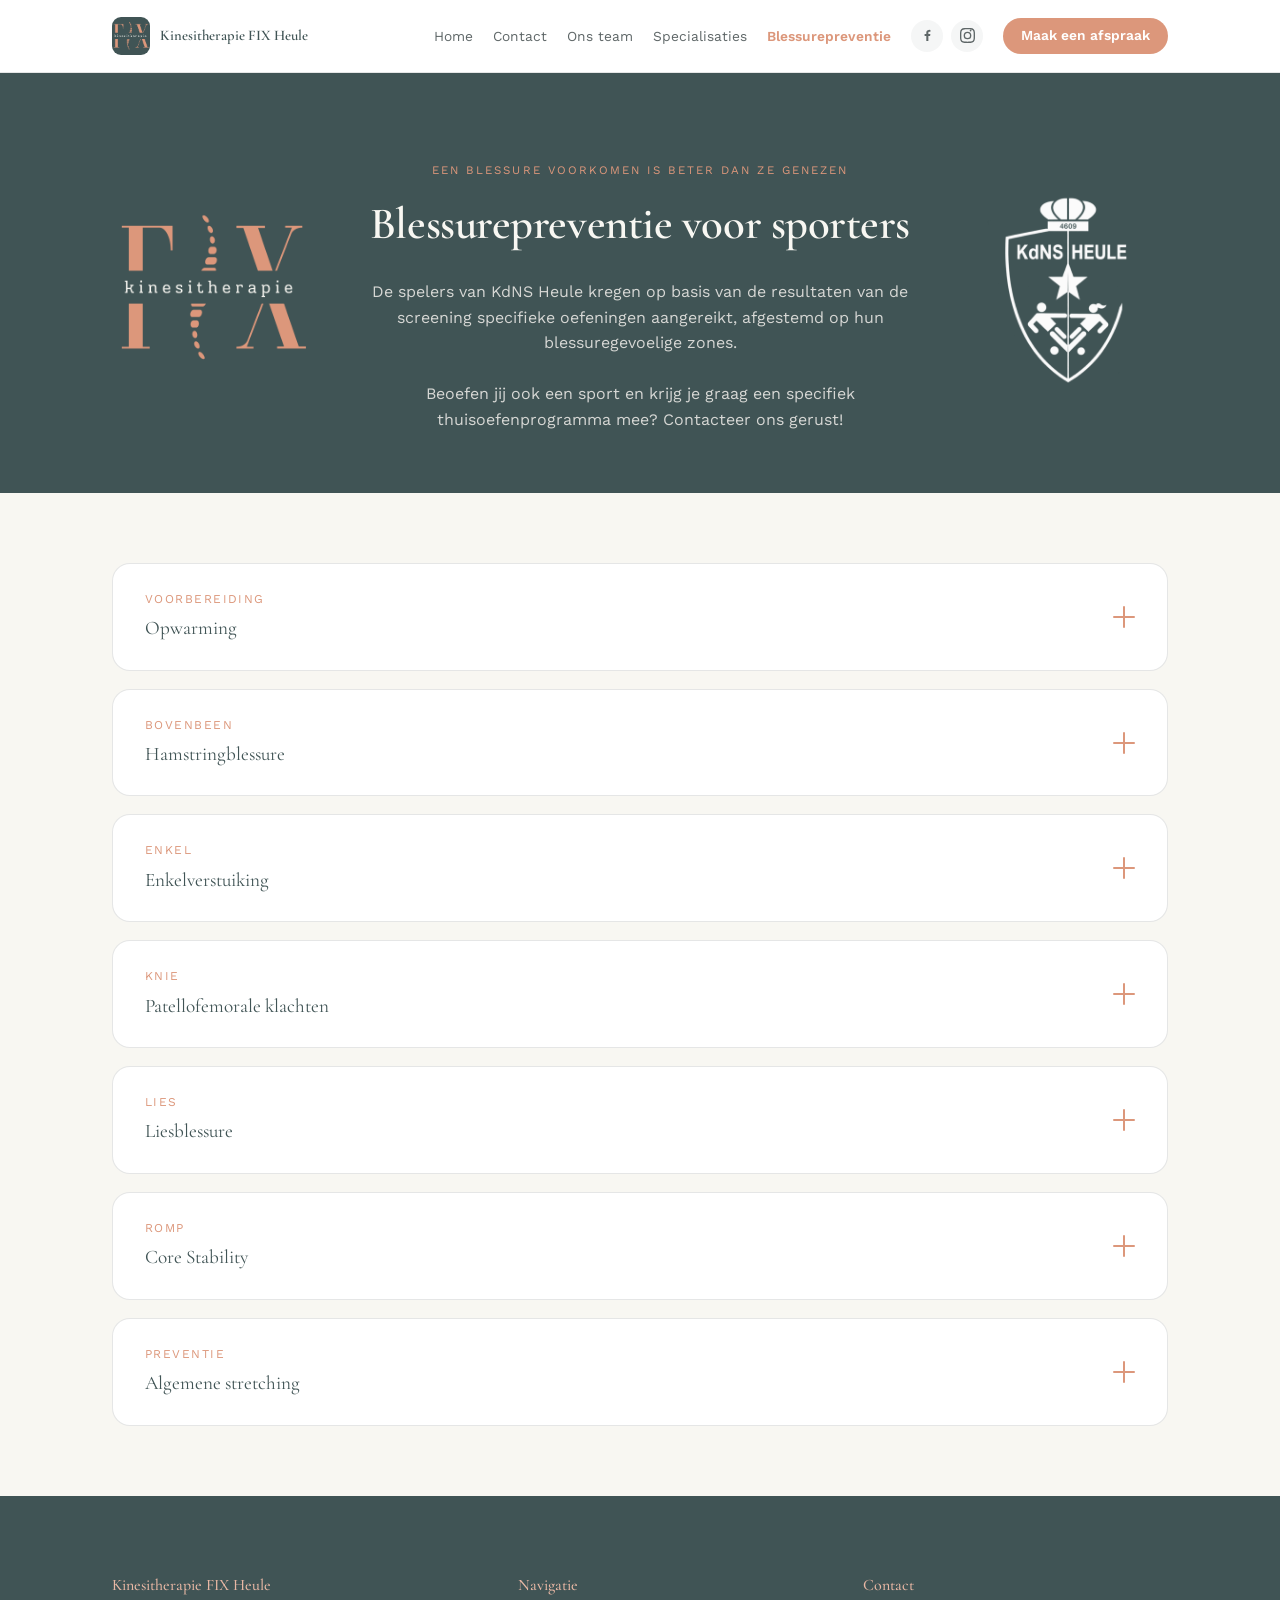
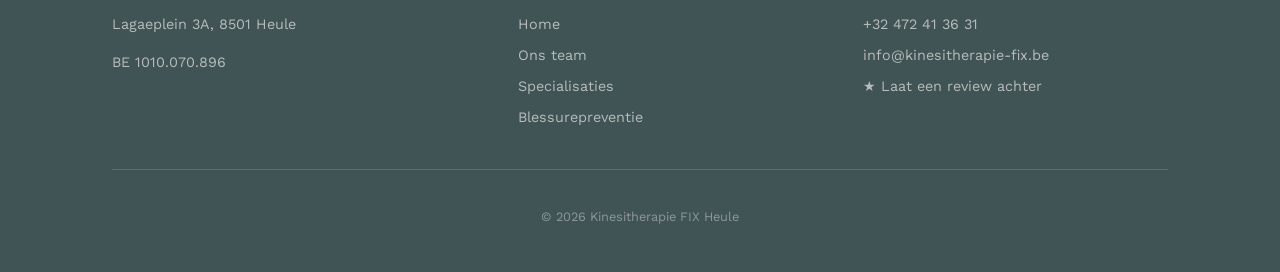
==== commit 9c91fb80: "Optimize images, fix titles/OG data, add carousel pause, favicon set - Resize and recompress all ima" ====
--- a/blessurepreventie.html
+++ b/blessurepreventie.html
@@ -3,18 +3,62 @@
 <head>
 <meta charset="UTF-8">
 <meta name="viewport" content="width=device-width, initial-scale=1.0">
-<title>Blessurepreventie - Kinesitherapie Fix Heule</title>
-<meta name="description" content="Blessurepreventie en -behandeling voor sporters bij Kinesitherapie Fix Heule.">
+<title>Blessurepreventie voor sporters | Kinesitherapie FIX Heule</title>
+<meta name="description" content="Blessurepreventie en -behandeling voor sporters bij Kinesitherapie FIX Heule: oefeningen en begeleiding op maat van jouw blessuregevoelige zones.">
+<link rel="icon" href="images/favicon.ico" sizes="32x32">
+<link rel="icon" href="images/favicon-16.png" type="image/png" sizes="16x16">
+<link rel="icon" href="images/favicon-32.png" type="image/png" sizes="32x32">
+<link rel="apple-touch-icon" href="images/apple-touch-icon.png" sizes="180x180">
+<link rel="manifest" href="site.webmanifest">
+<link rel="canonical" href="https://www.kinesitherapie-fix.be/blessurepreventie.html">
+<meta property="og:type" content="website">
+<meta property="og:locale" content="nl_BE">
+<meta property="og:site_name" content="Kinesitherapie FIX Heule">
+<meta property="og:title" content="Blessurepreventie voor sporters | Kinesitherapie FIX Heule">
+<meta property="og:description" content="Blessurepreventie en -behandeling voor sporters bij Kinesitherapie FIX Heule: oefeningen en begeleiding op maat van jouw blessuregevoelige zones.">
+<meta property="og:url" content="https://www.kinesitherapie-fix.be/blessurepreventie.html">
+<meta property="og:image" content="https://www.kinesitherapie-fix.be/images/og-image.jpg">
+<meta property="og:image:width" content="1200">
+<meta property="og:image:height" content="630">
+<meta name="twitter:card" content="summary_large_image">
+<meta name="twitter:title" content="Blessurepreventie voor sporters | Kinesitherapie FIX Heule">
+<meta name="twitter:description" content="Blessurepreventie en -behandeling voor sporters bij Kinesitherapie FIX Heule: oefeningen en begeleiding op maat van jouw blessuregevoelige zones.">
+<meta name="twitter:image" content="https://www.kinesitherapie-fix.be/images/og-image.jpg">
 <link rel="preconnect" href="https://fonts.googleapis.com">
 <link href="https://fonts.googleapis.com/css2?family=Cormorant+Garamond:wght@600;700&family=Work+Sans:wght@400;500;600&display=swap" rel="stylesheet">
 <link rel="stylesheet" href="css/style.css">
+<script type="application/ld+json">
+{
+  "@context": "https://schema.org",
+  "@type": "MedicalBusiness",
+  "name": "Kinesitherapie FIX",
+  "image": "https://www.kinesitherapie-fix.be/images/og-image.jpg",
+  "url": "https://www.kinesitherapie-fix.be/blessurepreventie.html",
+  "telephone": "+32472413631",
+  "email": "info@kinesitherapie-fix.be",
+  "address": {
+    "@type": "PostalAddress",
+    "streetAddress": "Lagaeplein 3A",
+    "postalCode": "8501",
+    "addressLocality": "Heule",
+    "addressCountry": "BE"
+  },
+  "areaServed": "Heule",
+  "medicalSpecialty": "PhysicalTherapy",
+  "sameAs": [
+    "https://www.facebook.com/profile.php?id=61565149762877",
+    "https://www.instagram.com/fix_kinesitherapie/",
+    "https://g.page/r/CWnq8fLpPaLWEAE/review"
+  ]
+}
+</script>
 </head>
 <body>
 
 <header class="site-header">
   <div class="wrap">
     <a href="index.html" class="brand">
-      <span class="brand-mark"><img src="images/logo-fix.jpg" alt="Logo Kinesitherapie FIX"></span>
+      <span class="brand-mark"><img src="images/logo-fix.jpg" alt="Logo Kinesitherapie FIX" width="452" height="452"></span>
       Kinesitherapie FIX Heule
     </a>
     <nav class="main-nav" id="main-nav">
@@ -41,7 +85,7 @@
 
 <section class="page-hero">
   <div class="wrap page-hero-row">
-    <img class="page-hero-logo" src="images/logo-fix.jpg" alt="Logo Kinesitherapie FIX">
+    <img class="page-hero-logo" src="images/logo-fix.jpg" alt="Logo Kinesitherapie FIX" width="452" height="452">
     <div class="page-hero-content">
       <p class="eyebrow" style="color: var(--coral);">Een blessure voorkomen is beter dan ze genezen</p>
       <h1>Blessurepreventie voor sporters</h1>
@@ -50,7 +94,7 @@
         Beoefen jij ook een sport en krijg je graag een specifiek thuisoefenprogramma mee? Contacteer ons gerust!
       </p>
     </div>
-    <img class="page-hero-logo" src="images/logo-kdns.png" alt="Logo KDNS Heule">
+    <img class="page-hero-logo" src="images/logo-kdns.png" alt="Logo KDNS Heule" width="420" height="420">
   </div>
 </section>
 
@@ -68,7 +112,7 @@
       <div class="injury-content">
         <p class="injury-intro">Bij dynamisch stretchen beweeg je actief en gecontroleerd door een bewegingsuitslag, zonder lang in een rekpositie te blijven. Het doel is vooral om spieren en gewrichten voor te bereiden op de bewegingen die tijdens de sport volgen.</p>
         <div class="video-list">
-          <div class="video-item">
+          <div class="video-item is-hidden">
             <div class="video-slot"><div class="video-placeholder">Video volgt</div></div>
             <div class="video-info"><span class="video-num">Video 1</span><p>Beschrijving volgt.</p></div>
           </div>
@@ -162,15 +206,15 @@
       <div class="injury-content">
         <p class="injury-intro">Patellofemorale klachten zijn pijn rond of achter de knieschijf (patella). Bij voetballers komen ze regelmatig voor door de combinatie van veel lopen, sprinten, springen, afremmen en richtingsveranderingen. Een mogelijke oorzaak kan verminderde kracht/controle van de quadriceps zijn. Zie hier hoe je deze kan verbeteren.</p>
         <div class="video-list">
-          <div class="video-item">
+          <div class="video-item is-hidden">
             <div class="video-slot"><div class="video-placeholder">Video volgt</div></div>
             <div class="video-info"><span class="video-num">Squat</span><p>Beschrijving volgt.</p></div>
           </div>
-          <div class="video-item">
+          <div class="video-item is-hidden">
             <div class="video-slot"><div class="video-placeholder">Video volgt</div></div>
             <div class="video-info"><span class="video-num">Step down</span><p>Beschrijving volgt.</p></div>
           </div>
-          <div class="video-item">
+          <div class="video-item is-hidden">
             <div class="video-slot"><div class="video-placeholder">Video volgt</div></div>
             <div class="video-info"><span class="video-num">Lunge</span><p>Beschrijving volgt.</p></div>
           </div>
@@ -265,7 +309,7 @@
             <div class="video-slot"><iframe src="https://www.youtube.com/embed/MqvBopiXdVI" referrerpolicy="strict-origin-when-cross-origin" allowfullscreen></iframe></div>
             <div class="video-info"><span class="video-num">Piriformis</span><p>Stretch van de diepe bilspieren. Lig op de grond met de twee voeten achter het zitvlak. Leg de enkel van de kant die je wil rekken op je andere knie. Neem je onderste bovenbeen vast en beweeg naar je borstkas.</p></div>
           </div>
-          <div class="video-item">
+          <div class="video-item is-hidden">
             <div class="video-slot"><div class="video-placeholder">Video volgt</div></div>
             <div class="video-info"><span class="video-num">Beenspieren (kort en lang)</span><p>Deze video volgt later.</p></div>
           </div>
@@ -280,7 +324,7 @@
   <div class="wrap">
     <div class="footer-grid">
       <div>
-        <h4>Kinesitherapie Fix Heule</h4>
+        <h4>Kinesitherapie FIX Heule</h4>
         <p>Lagaeplein 3A, 8501 Heule</p>
         <p>BE 1010.070.896</p>
       </div>
@@ -298,10 +342,10 @@
         <a href="https://g.page/r/CWnq8fLpPaLWEAE/review" target="_blank" rel="noopener">★ Laat een review achter</a>
       </div>
     </div>
-    <p class="footer-bottom">© <span id="year"></span> Kinesitherapie Fix Heule</p>
+    <p class="footer-bottom">© <span id="year"></span> Kinesitherapie FIX Heule</p>
   </div>
 </footer>
 
-<script src="js/main.js?v=5"></script>
+<script src="js/main.js?v=6"></script>
 </body>
 </html>
--- a/css/style.css
+++ b/css/style.css
@@ -326,6 +326,27 @@
 .carousel-arrow:hover { background: var(--white); transform: translateY(-50%) scale(1.06); }
 .carousel-arrow.prev { left: 18px; }
 .carousel-arrow.next { right: 18px; }
+.carousel-pause {
+  position: absolute;
+  top: 14px;
+  right: 14px;
+  width: 34px;
+  height: 34px;
+  border-radius: 50%;
+  border: none;
+  background: rgba(15,20,20,0.45);
+  color: #fff;
+  display: flex;
+  align-items: center;
+  justify-content: center;
+  cursor: pointer;
+  transition: background 0.15s ease;
+}
+.carousel-pause:hover { background: rgba(15,20,20,0.65); }
+.carousel-pause svg { width: 16px; height: 16px; }
+.carousel-pause .icon-play { display: none; }
+.carousel-pause.paused .icon-pause { display: none; }
+.carousel-pause.paused .icon-play { display: block; }
 .carousel-dots {
   position: absolute;
   left: 0;
@@ -606,6 +627,7 @@
 .injury-intro { color: rgba(43,51,48,0.7); font-size: 0.95rem; max-width: 680px; margin: 22px 0 28px; }
 
 .video-list { display: grid; gap: 32px; }
+.video-item.is-hidden { display: none; }
 .video-item {
   display: grid;
   grid-template-columns: minmax(240px, 360px) 1fr;
